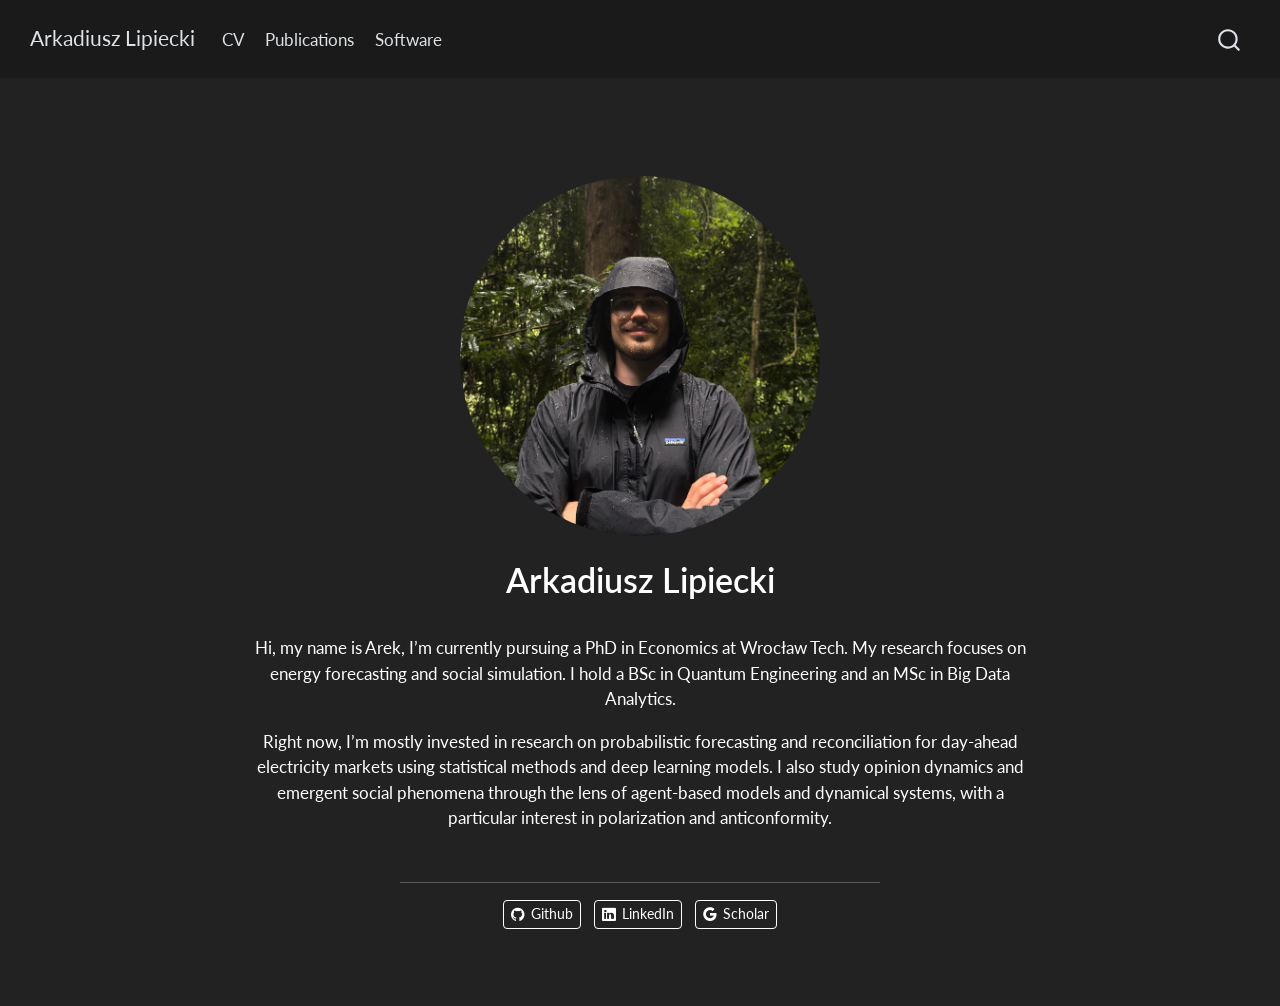
==== docs/index.html @ 0ebc8489 "render site to docs" ====
<!DOCTYPE html>
<html xmlns="http://www.w3.org/1999/xhtml" lang="en" xml:lang="en"><head>

<meta charset="utf-8">
<meta name="generator" content="quarto-1.9.27">

<meta name="viewport" content="width=device-width, initial-scale=1.0, user-scalable=yes">


<title>Arkadiusz Lipiecki</title>
<style>
/* Default styles provided by pandoc.
** See https://pandoc.org/MANUAL.html#variables-for-html for config info.
*/
code{white-space: pre-wrap;}
span.smallcaps{font-variant: small-caps;}
div.columns{display: flex; gap: min(4vw, 1.5em);}
div.column{flex: auto; overflow-x: auto;}
div.hanging-indent{margin-left: 1.5em; text-indent: -1.5em;}
ul.task-list{list-style: none;}
ul.task-list li input[type="checkbox"] {
  width: 0.8em;
  margin: 0 0.8em 0.2em -1em; /* quarto-specific, see https://github.com/quarto-dev/quarto-cli/issues/4556 */ 
  vertical-align: middle;
}
</style>


<script src="site_libs/quarto-nav/quarto-nav.js"></script>
<script src="site_libs/quarto-nav/headroom.min.js"></script>
<script src="site_libs/clipboard/clipboard.min.js"></script>
<script src="site_libs/quarto-search/autocomplete.umd.js"></script>
<script src="site_libs/quarto-search/fuse.min.js"></script>
<script src="site_libs/quarto-search/quarto-search.js"></script>
<meta name="quarto:offset" content="./">
<script src="site_libs/quarto-html/quarto.js" type="module"></script>
<script src="site_libs/quarto-html/tabsets/tabsets.js" type="module"></script>
<script src="site_libs/quarto-html/popper.min.js"></script>
<script src="site_libs/quarto-html/tippy.umd.min.js"></script>
<link href="site_libs/quarto-html/tippy.css" rel="stylesheet">
<link href="site_libs/quarto-html/quarto-syntax-highlighting-dark-60eb8141d3f50090c0f52d36a83ed331.css" rel="stylesheet" id="quarto-text-highlighting-styles">
<script src="site_libs/bootstrap/bootstrap.min.js"></script>
<link href="site_libs/bootstrap/bootstrap-icons.css" rel="stylesheet">
<link href="site_libs/bootstrap/bootstrap-521c2b52478dbc991c417a4576b4b41e.min.css" rel="stylesheet" append-hash="true" id="quarto-bootstrap" data-mode="dark">
<script id="quarto-search-options" type="application/json">{
  "location": "navbar",
  "copy-button": false,
  "collapse-after": 3,
  "panel-placement": "end",
  "type": "overlay",
  "limit": 50,
  "keyboard-shortcut": [
    "f",
    "/",
    "s"
  ],
  "show-item-context": false,
  "language": {
    "search-no-results-text": "No results",
    "search-matching-documents-text": "matching documents",
    "search-copy-link-title": "Copy link to search",
    "search-hide-matches-text": "Hide additional matches",
    "search-more-match-text": "more match in this document",
    "search-more-matches-text": "more matches in this document",
    "search-clear-button-title": "Clear",
    "search-text-placeholder": "",
    "search-detached-cancel-button-title": "Cancel",
    "search-submit-button-title": "Submit",
    "search-label": "Search"
  }
}</script>


<link rel="stylesheet" href="styles.css">
</head>

<body class="nav-fixed fullcontent quarto-light">

<div id="quarto-search-results"></div>
  <header id="quarto-header" class="headroom fixed-top">
    <nav class="navbar navbar-expand-lg " data-bs-theme="dark">
      <div class="navbar-container container-fluid">
      <div class="navbar-brand-container mx-auto">
    <a class="navbar-brand" href="./index.html">
    <span class="navbar-title">Arkadiusz Lipiecki</span>
    </a>
  </div>
            <div id="quarto-search" class="" title="Search"></div>
          <button class="navbar-toggler" type="button" data-bs-toggle="collapse" data-bs-target="#navbarCollapse" aria-controls="navbarCollapse" role="menu" aria-expanded="false" aria-label="Toggle navigation" onclick="if (window.quartoToggleHeadroom) { window.quartoToggleHeadroom(); }">
  <span class="navbar-toggler-icon"></span>
</button>
          <div class="collapse navbar-collapse" id="navbarCollapse">
            <ul class="navbar-nav navbar-nav-scroll me-auto">
  <li class="nav-item">
    <a class="nav-link" href="./cv.html"> 
<span class="menu-text">CV</span></a>
  </li>  
  <li class="nav-item">
    <a class="nav-link" href="./pubs.html"> 
<span class="menu-text">Publications</span></a>
  </li>  
  <li class="nav-item">
    <a class="nav-link" href="./software.html"> 
<span class="menu-text">Software</span></a>
  </li>  
</ul>
          </div> <!-- /navcollapse -->
            <div class="quarto-navbar-tools">
</div>
      </div> <!-- /container-fluid -->
    </nav>
</header>
<!-- content -->
<div id="quarto-content" class="quarto-container page-columns page-rows-contents page-layout-article page-navbar">
<!-- sidebar -->
<!-- margin-sidebar -->
    
<!-- main -->
<div class="quarto-about-jolla">
  <img src="content/me.jpg" class="about-image
  round " style="height: 360px; width: 360px;">
 <header id="title-block-header" class="quarto-title-block default">
<div class="quarto-title">
<h1 class="title">Arkadiusz Lipiecki</h1>
</div>
<div class="quarto-title-meta">
  </div>
</header><main class="content" id="quarto-document-content">
<p>Hi, my name is Arek, I’m currently pursuing a PhD in Economics at Wrocław Tech. My research focuses on energy forecasting and social simulation. I hold a BSc in Quantum Engineering and an MSc in Big Data Analytics.</p>
<p>Right now, I’m mostly invested in research on probabilistic forecasting and reconciliation for day-ahead electricity markets using statistical methods and deep learning models. I also study opinion dynamics and emergent social phenomena through the lens of agent-based models and dynamical systems, with a particular interest in polarization and anticonformity.</p>


</main> 
  <hr class="about-sep">
   <div class="about-links">
  <a href="https://github.com/lipiecki" class="about-link" rel="" target="">
    <i class="bi bi-github"></i>
     <span class="about-link-text">Github</span>
  </a>
  <a href="https://linkedin.com/in/arkadiusz-lipiecki" class="about-link" rel="" target="">
    <i class="bi bi-linkedin"></i>
     <span class="about-link-text">LinkedIn</span>
  </a>
  <a href="https://scholar.google.com/citations?user=jI1fr2IAAAAJ&amp;hl=en" class="about-link" rel="" target="">
    <i class="bi bi-google"></i>
     <span class="about-link-text">Scholar</span>
  </a>
</div>
</div>
 <!-- /main -->
<script id="quarto-html-after-body" type="application/javascript">
  window.document.addEventListener("DOMContentLoaded", function (event) {
    const isCodeAnnotation = (el) => {
      for (const clz of el.classList) {
        if (clz.startsWith('code-annotation-')) {                     
          return true;
        }
      }
      return false;
    }
    const onCopySuccess = function(e) {
      // button target
      const button = e.trigger;
      // don't keep focus
      button.blur();
      // flash "checked"
      button.classList.add('code-copy-button-checked');
      var currentTitle = button.getAttribute("title");
      button.setAttribute("title", "Copied!");
      let tooltip;
      if (window.bootstrap) {
        button.setAttribute("data-bs-toggle", "tooltip");
        button.setAttribute("data-bs-placement", "left");
        button.setAttribute("data-bs-title", "Copied!");
        tooltip = new bootstrap.Tooltip(button, 
          { trigger: "manual", 
            customClass: "code-copy-button-tooltip",
            offset: [0, -8]});
        tooltip.show();    
      }
      setTimeout(function() {
        if (tooltip) {
          tooltip.hide();
          button.removeAttribute("data-bs-title");
          button.removeAttribute("data-bs-toggle");
          button.removeAttribute("data-bs-placement");
        }
        button.setAttribute("title", currentTitle);
        button.classList.remove('code-copy-button-checked');
      }, 1000);
      // clear code selection
      e.clearSelection();
    }
    const getTextToCopy = function(trigger) {
      const outerScaffold = trigger.parentElement.cloneNode(true);
      const codeEl = outerScaffold.querySelector('code');
      for (const childEl of codeEl.children) {
        if (isCodeAnnotation(childEl)) {
          childEl.remove();
        }
      }
      return codeEl.innerText;
    }
    const clipboard = new window.ClipboardJS('.code-copy-button:not([data-in-quarto-modal])', {
      text: getTextToCopy
    });
    clipboard.on('success', onCopySuccess);
    if (window.document.getElementById('quarto-embedded-source-code-modal')) {
      const clipboardModal = new window.ClipboardJS('.code-copy-button[data-in-quarto-modal]', {
        text: getTextToCopy,
        container: window.document.getElementById('quarto-embedded-source-code-modal')
      });
      clipboardModal.on('success', onCopySuccess);
    }
      var localhostRegex = new RegExp(/^(?:http|https):\/\/localhost\:?[0-9]*\//);
      var mailtoRegex = new RegExp(/^mailto:/);
        var filterRegex = new RegExp('/' + window.location.host + '/');
      var isInternal = (href) => {
          return filterRegex.test(href) || localhostRegex.test(href) || mailtoRegex.test(href);
      }
      // Inspect non-navigation links and adorn them if external
     var links = window.document.querySelectorAll('a[href]:not(.nav-link):not(.navbar-brand):not(.toc-action):not(.sidebar-link):not(.sidebar-item-toggle):not(.pagination-link):not(.no-external):not([aria-hidden]):not(.dropdown-item):not(.quarto-navigation-tool):not(.about-link)');
      for (var i=0; i<links.length; i++) {
        const link = links[i];
        if (!isInternal(link.href)) {
          // undo the damage that might have been done by quarto-nav.js in the case of
          // links that we want to consider external
          if (link.dataset.originalHref !== undefined) {
            link.href = link.dataset.originalHref;
          }
        }
      }
    function tippyHover(el, contentFn, onTriggerFn, onUntriggerFn) {
      const config = {
        allowHTML: true,
        maxWidth: 500,
        delay: 100,
        arrow: false,
        appendTo: function(el) {
            return el.parentElement;
        },
        interactive: true,
        interactiveBorder: 10,
        theme: 'quarto',
        placement: 'bottom-start',
      };
      if (contentFn) {
        config.content = contentFn;
      }
      if (onTriggerFn) {
        config.onTrigger = onTriggerFn;
      }
      if (onUntriggerFn) {
        config.onUntrigger = onUntriggerFn;
      }
      window.tippy(el, config); 
    }
    const noterefs = window.document.querySelectorAll('a[role="doc-noteref"]');
    for (var i=0; i<noterefs.length; i++) {
      const ref = noterefs[i];
      tippyHover(ref, function() {
        // use id or data attribute instead here
        let href = ref.getAttribute('data-footnote-href') || ref.getAttribute('href');
        try { href = new URL(href).hash; } catch {}
        const id = href.replace(/^#\/?/, "");
        const note = window.document.getElementById(id);
        if (note) {
          return note.innerHTML;
        } else {
          return "";
        }
      });
    }
    const xrefs = window.document.querySelectorAll('a.quarto-xref');
    const processXRef = (id, note) => {
      // Strip column container classes
      const stripColumnClz = (el) => {
        el.classList.remove("page-full", "page-columns");
        if (el.children) {
          for (const child of el.children) {
            stripColumnClz(child);
          }
        }
      }
      stripColumnClz(note)
      if (id === null || id.startsWith('sec-')) {
        // Special case sections, only their first couple elements
        const container = document.createElement("div");
        if (note.children && note.children.length > 2) {
          container.appendChild(note.children[0].cloneNode(true));
          for (let i = 1; i < note.children.length; i++) {
            const child = note.children[i];
            if (child.tagName === "P" && child.innerText === "") {
              continue;
            } else {
              container.appendChild(child.cloneNode(true));
              break;
            }
          }
          if (window.Quarto?.typesetMath) {
            window.Quarto.typesetMath(container);
          }
          return container.innerHTML
        } else {
          if (window.Quarto?.typesetMath) {
            window.Quarto.typesetMath(note);
          }
          return note.innerHTML;
        }
      } else {
        // Remove any anchor links if they are present
        const anchorLink = note.querySelector('a.anchorjs-link');
        if (anchorLink) {
          anchorLink.remove();
        }
        if (window.Quarto?.typesetMath) {
          window.Quarto.typesetMath(note);
        }
        if (note.classList.contains("callout")) {
          return note.outerHTML;
        } else {
          return note.innerHTML;
        }
      }
    }
    for (var i=0; i<xrefs.length; i++) {
      const xref = xrefs[i];
      tippyHover(xref, undefined, function(instance) {
        instance.disable();
        let url = xref.getAttribute('href');
        let hash = undefined; 
        if (url.startsWith('#')) {
          hash = url;
        } else {
          try { hash = new URL(url).hash; } catch {}
        }
        if (hash) {
          const id = hash.replace(/^#\/?/, "");
          const note = window.document.getElementById(id);
          if (note !== null) {
            try {
              const html = processXRef(id, note.cloneNode(true));
              instance.setContent(html);
            } finally {
              instance.enable();
              instance.show();
            }
          } else {
            // See if we can fetch this
            fetch(url.split('#')[0])
            .then(res => res.text())
            .then(html => {
              const parser = new DOMParser();
              const htmlDoc = parser.parseFromString(html, "text/html");
              const note = htmlDoc.getElementById(id);
              if (note !== null) {
                const html = processXRef(id, note);
                instance.setContent(html);
              } 
            }).finally(() => {
              instance.enable();
              instance.show();
            });
          }
        } else {
          // See if we can fetch a full url (with no hash to target)
          // This is a special case and we should probably do some content thinning / targeting
          fetch(url)
          .then(res => res.text())
          .then(html => {
            const parser = new DOMParser();
            const htmlDoc = parser.parseFromString(html, "text/html");
            const note = htmlDoc.querySelector('main.content');
            if (note !== null) {
              // This should only happen for chapter cross references
              // (since there is no id in the URL)
              // remove the first header
              if (note.children.length > 0 && note.children[0].tagName === "HEADER") {
                note.children[0].remove();
              }
              const html = processXRef(null, note);
              instance.setContent(html);
            } 
          }).finally(() => {
            instance.enable();
            instance.show();
          });
        }
      }, function(instance) {
      });
    }
        let selectedAnnoteEl;
        const selectorForAnnotation = ( cell, annotation) => {
          let cellAttr = 'data-code-cell="' + cell + '"';
          let lineAttr = 'data-code-annotation="' +  annotation + '"';
          const selector = 'span[' + cellAttr + '][' + lineAttr + ']';
          return selector;
        }
        const selectCodeLines = (annoteEl) => {
          const doc = window.document;
          const targetCell = annoteEl.getAttribute("data-target-cell");
          const targetAnnotation = annoteEl.getAttribute("data-target-annotation");
          const annoteSpan = window.document.querySelector(selectorForAnnotation(targetCell, targetAnnotation));
          const lines = annoteSpan.getAttribute("data-code-lines").split(",");
          const lineIds = lines.map((line) => {
            return targetCell + "-" + line;
          })
          let top = null;
          let height = null;
          let parent = null;
          if (lineIds.length > 0) {
              //compute the position of the single el (top and bottom and make a div)
              const el = window.document.getElementById(lineIds[0]);
              top = el.offsetTop;
              height = el.offsetHeight;
              parent = el.parentElement.parentElement;
            if (lineIds.length > 1) {
              const lastEl = window.document.getElementById(lineIds[lineIds.length - 1]);
              const bottom = lastEl.offsetTop + lastEl.offsetHeight;
              height = bottom - top;
            }
            if (top !== null && height !== null && parent !== null) {
              // cook up a div (if necessary) and position it 
              let div = window.document.getElementById("code-annotation-line-highlight");
              if (div === null) {
                div = window.document.createElement("div");
                div.setAttribute("id", "code-annotation-line-highlight");
                div.style.position = 'absolute';
                parent.appendChild(div);
              }
              div.style.top = top - 2 + "px";
              div.style.height = height + 4 + "px";
              div.style.left = 0;
              let gutterDiv = window.document.getElementById("code-annotation-line-highlight-gutter");
              if (gutterDiv === null) {
                gutterDiv = window.document.createElement("div");
                gutterDiv.setAttribute("id", "code-annotation-line-highlight-gutter");
                gutterDiv.style.position = 'absolute';
                const codeCell = window.document.getElementById(targetCell);
                const gutter = codeCell.querySelector('.code-annotation-gutter');
                gutter.appendChild(gutterDiv);
              }
              gutterDiv.style.top = top - 2 + "px";
              gutterDiv.style.height = height + 4 + "px";
            }
            selectedAnnoteEl = annoteEl;
          }
        };
        const unselectCodeLines = () => {
          const elementsIds = ["code-annotation-line-highlight", "code-annotation-line-highlight-gutter"];
          elementsIds.forEach((elId) => {
            const div = window.document.getElementById(elId);
            if (div) {
              div.remove();
            }
          });
          selectedAnnoteEl = undefined;
        };
          // Handle positioning of the toggle
      window.addEventListener(
        "resize",
        throttle(() => {
          elRect = undefined;
          if (selectedAnnoteEl) {
            selectCodeLines(selectedAnnoteEl);
          }
        }, 10)
      );
      function throttle(fn, ms) {
      let throttle = false;
      let timer;
        return (...args) => {
          if(!throttle) { // first call gets through
              fn.apply(this, args);
              throttle = true;
          } else { // all the others get throttled
              if(timer) clearTimeout(timer); // cancel #2
              timer = setTimeout(() => {
                fn.apply(this, args);
                timer = throttle = false;
              }, ms);
          }
        };
      }
        // Attach click handler to the DT
        const annoteDls = window.document.querySelectorAll('dt[data-target-cell]');
        for (const annoteDlNode of annoteDls) {
          annoteDlNode.addEventListener('click', (event) => {
            const clickedEl = event.target;
            if (clickedEl !== selectedAnnoteEl) {
              unselectCodeLines();
              const activeEl = window.document.querySelector('dt[data-target-cell].code-annotation-active');
              if (activeEl) {
                activeEl.classList.remove('code-annotation-active');
              }
              selectCodeLines(clickedEl);
              clickedEl.classList.add('code-annotation-active');
            } else {
              // Unselect the line
              unselectCodeLines();
              clickedEl.classList.remove('code-annotation-active');
            }
          });
        }
    const findCites = (el) => {
      const parentEl = el.parentElement;
      if (parentEl) {
        const cites = parentEl.dataset.cites;
        if (cites) {
          return {
            el,
            cites: cites.split(' ')
          };
        } else {
          return findCites(el.parentElement)
        }
      } else {
        return undefined;
      }
    };
    var bibliorefs = window.document.querySelectorAll('a[role="doc-biblioref"]');
    for (var i=0; i<bibliorefs.length; i++) {
      const ref = bibliorefs[i];
      const citeInfo = findCites(ref);
      if (citeInfo) {
        tippyHover(citeInfo.el, function() {
          var popup = window.document.createElement('div');
          citeInfo.cites.forEach(function(cite) {
            var citeDiv = window.document.createElement('div');
            citeDiv.classList.add('hanging-indent');
            citeDiv.classList.add('csl-entry');
            var biblioDiv = window.document.getElementById('ref-' + cite);
            if (biblioDiv) {
              citeDiv.innerHTML = biblioDiv.innerHTML;
            }
            popup.appendChild(citeDiv);
          });
          return popup.innerHTML;
        });
      }
    }
  });
  </script>
</div> <!-- /content -->




</body></html>
---- docs/site_libs/quarto-html/tippy.css ----
.tippy-box[data-animation=fade][data-state=hidden]{opacity:0}[data-tippy-root]{max-width:calc(100vw - 10px)}.tippy-box{position:relative;background-color:#333;color:#fff;border-radius:4px;font-size:14px;line-height:1.4;white-space:normal;outline:0;transition-property:transform,visibility,opacity}.tippy-box[data-placement^=top]>.tippy-arrow{bottom:0}.tippy-box[data-placement^=top]>.tippy-arrow:before{bottom:-7px;left:0;border-width:8px 8px 0;border-top-color:initial;transform-origin:center top}.tippy-box[data-placement^=bottom]>.tippy-arrow{top:0}.tippy-box[data-placement^=bottom]>.tippy-arrow:before{top:-7px;left:0;border-width:0 8px 8px;border-bottom-color:initial;transform-origin:center bottom}.tippy-box[data-placement^=left]>.tippy-arrow{right:0}.tippy-box[data-placement^=left]>.tippy-arrow:before{border-width:8px 0 8px 8px;border-left-color:initial;right:-7px;transform-origin:center left}.tippy-box[data-placement^=right]>.tippy-arrow{left:0}.tippy-box[data-placement^=right]>.tippy-arrow:before{left:-7px;border-width:8px 8px 8px 0;border-right-color:initial;transform-origin:center right}.tippy-box[data-inertia][data-state=visible]{transition-timing-function:cubic-bezier(.54,1.5,.38,1.11)}.tippy-arrow{width:16px;height:16px;color:#333}.tippy-arrow:before{content:"";position:absolute;border-color:transparent;border-style:solid}.tippy-content{position:relative;padding:5px 9px;z-index:1}
---- docs/site_libs/quarto-html/quarto-syntax-highlighting-dark-60eb8141d3f50090c0f52d36a83ed331.css ----
/* quarto syntax highlight colors */
:root {
  --quarto-hl-al-color: #f07178;
  --quarto-hl-an-color: #d4d0ab;
  --quarto-hl-at-color: #00e0e0;
  --quarto-hl-bn-color: #d4d0ab;
  --quarto-hl-bu-color: #abe338;
  --quarto-hl-ch-color: #abe338;
  --quarto-hl-co-color: #f8f8f2;
  --quarto-hl-cv-color: #ffd700;
  --quarto-hl-cn-color: #ffd700;
  --quarto-hl-cf-color: #ffa07a;
  --quarto-hl-dt-color: #ffa07a;
  --quarto-hl-dv-color: #d4d0ab;
  --quarto-hl-do-color: #f8f8f2;
  --quarto-hl-er-color: #f07178;
  --quarto-hl-ex-color: #00e0e0;
  --quarto-hl-fl-color: #d4d0ab;
  --quarto-hl-fu-color: #ffa07a;
  --quarto-hl-im-color: #abe338;
  --quarto-hl-in-color: #d4d0ab;
  --quarto-hl-kw-color: #ffa07a;
  --quarto-hl-op-color: #ffa07a;
  --quarto-hl-ot-color: #00e0e0;
  --quarto-hl-pp-color: #dcc6e0;
  --quarto-hl-re-color: #00e0e0;
  --quarto-hl-sc-color: #abe338;
  --quarto-hl-ss-color: #abe338;
  --quarto-hl-st-color: #abe338;
  --quarto-hl-va-color: #00e0e0;
  --quarto-hl-vs-color: #abe338;
  --quarto-hl-wa-color: #dcc6e0;
}

/* other quarto variables */
:root {
  --quarto-font-monospace: SFMono-Regular, Menlo, Monaco, Consolas, "Liberation Mono", "Courier New", monospace;
}

/* syntax highlight based on Pandoc's rules */
pre > code.sourceCode > span {
  color: #f8f8f2;
}

code.sourceCode > span {
  color: #f8f8f2;
}

div.sourceCode,
div.sourceCode pre.sourceCode {
  color: #f8f8f2;
}

/* Normal */
code span {
  color: #f8f8f2;
}

/* Alert */
code span.al {
  color: #f07178;
}

/* Annotation */
code span.an {
  color: #d4d0ab;
}

/* Attribute */
code span.at {
  color: #00e0e0;
}

/* BaseN */
code span.bn {
  color: #d4d0ab;
}

/* BuiltIn */
code span.bu {
  color: #abe338;
}

/* ControlFlow */
code span.cf {
  font-weight: bold;
  color: #ffa07a;
}

/* Char */
code span.ch {
  color: #abe338;
}

/* Constant */
code span.cn {
  color: #ffd700;
}

/* Comment */
code span.co {
  font-style: italic;
  color: #f8f8f2;
}

/* CommentVar */
code span.cv {
  color: #ffd700;
}

/* Documentation */
code span.do {
  color: #f8f8f2;
}

/* DataType */
code span.dt {
  color: #ffa07a;
}

/* DecVal */
code span.dv {
  color: #d4d0ab;
}

/* Error */
code span.er {
  color: #f07178;
  text-decoration: underline;
}

/* Extension */
code span.ex {
  font-weight: bold;
  color: #00e0e0;
}

/* Float */
code span.fl {
  color: #d4d0ab;
}

/* Function */
code span.fu {
  color: #ffa07a;
}

/* Import */
code span.im {
  color: #abe338;
}

/* Information */
code span.in {
  color: #d4d0ab;
}

/* Keyword */
code span.kw {
  font-weight: bold;
  color: #ffa07a;
}

/* Operator */
code span.op {
  color: #ffa07a;
}

/* Other */
code span.ot {
  color: #00e0e0;
}

/* Preprocessor */
code span.pp {
  color: #dcc6e0;
}

/* RegionMarker */
code span.re {
  background-color: #f8f8f2;
  color: #00e0e0;
}

/* SpecialChar */
code span.sc {
  color: #abe338;
}

/* SpecialString */
code span.ss {
  color: #abe338;
}

/* String */
code span.st {
  color: #abe338;
}

/* Variable */
code span.va {
  color: #00e0e0;
}

/* VerbatimString */
code span.vs {
  color: #abe338;
}

/* Warning */
code span.wa {
  color: #dcc6e0;
}

.prevent-inlining {
  content: "</";
}

/*# sourceMappingURL=60089e63cd536036ee35413fae78be49.css.map */
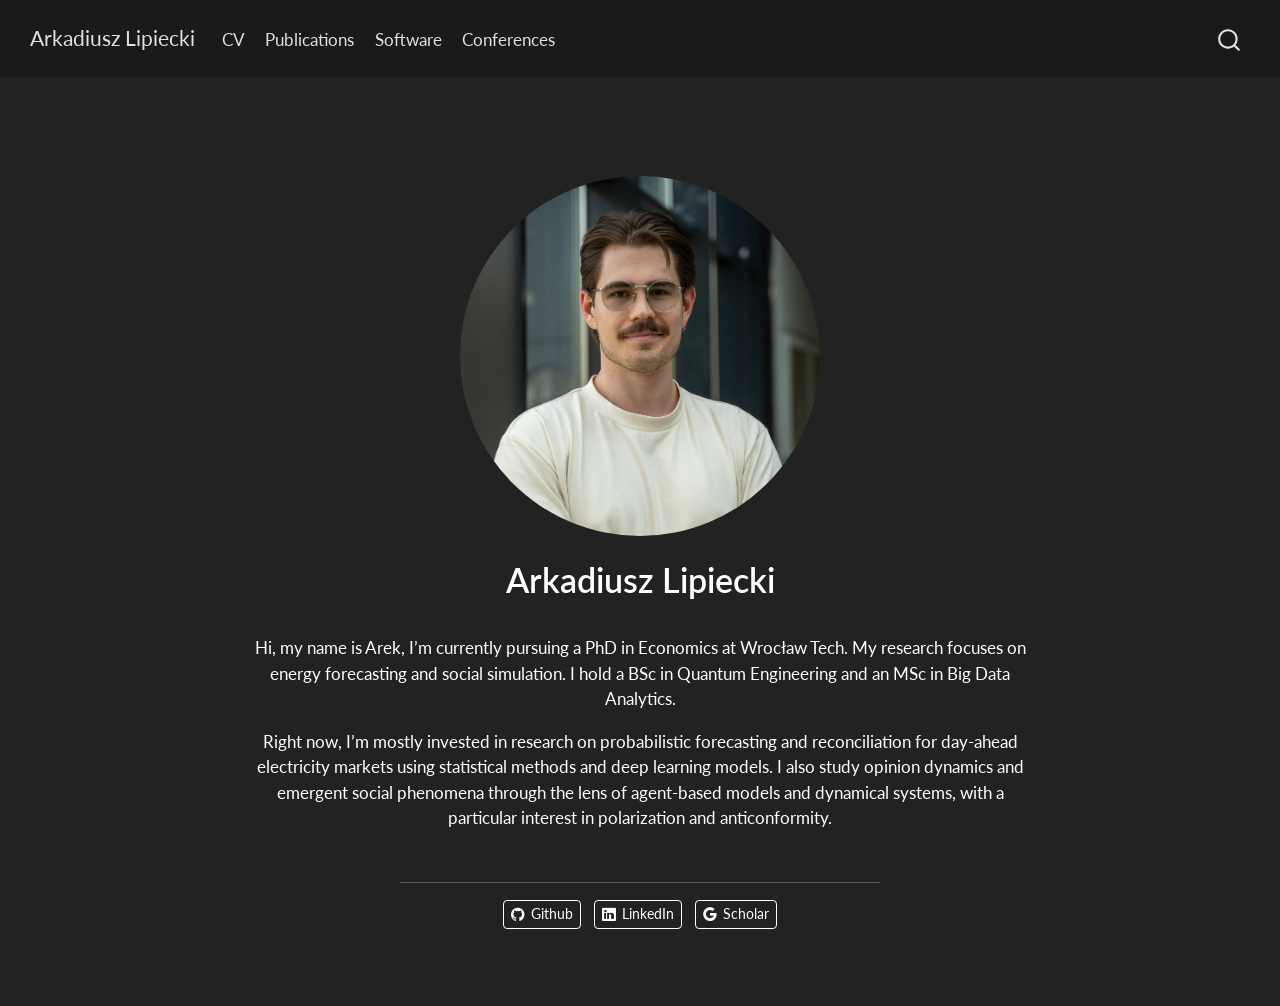
==== commit af128b60: "add conference posters" ====
--- a/docs/index.html
+++ b/docs/index.html
@@ -103,6 +103,10 @@
     <a class="nav-link" href="./software.html"> 
 <span class="menu-text">Software</span></a>
   </li>  
+  <li class="nav-item">
+    <a class="nav-link" href="./confs.html"> 
+<span class="menu-text">Conferences</span></a>
+  </li>  
 </ul>
           </div> <!-- /navcollapse -->
             <div class="quarto-navbar-tools">
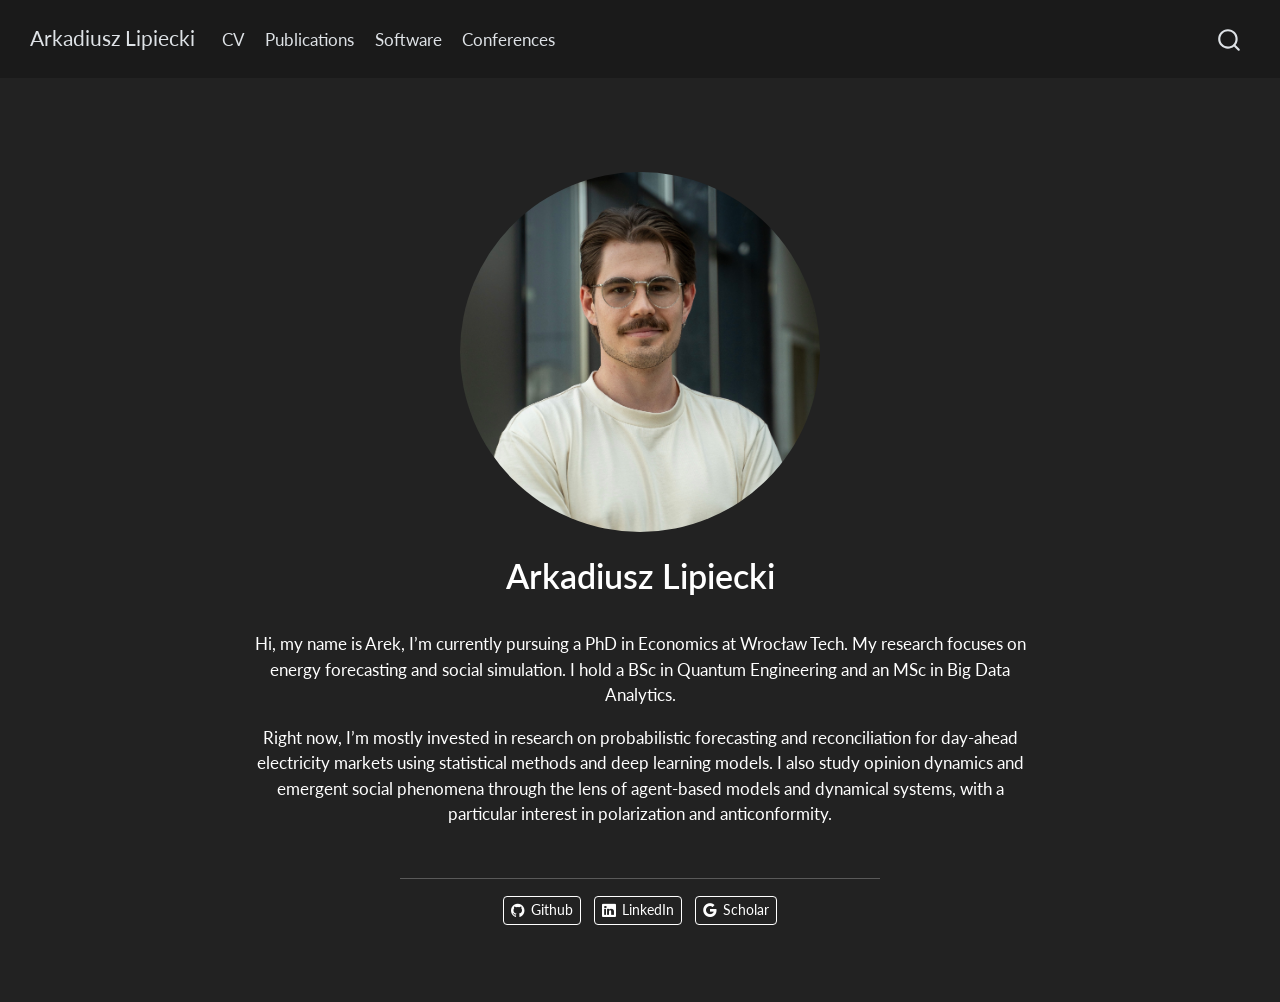
==== commit 7111a5ea: "change cv to html" ====
--- a/docs/index.html
+++ b/docs/index.html
@@ -2,7 +2,7 @@
 <html xmlns="http://www.w3.org/1999/xhtml" lang="en" xml:lang="en"><head>
 
 <meta charset="utf-8">
-<meta name="generator" content="quarto-1.9.27">
+<meta name="generator" content="quarto-1.10.18">
 
 <meta name="viewport" content="width=device-width, initial-scale=1.0, user-scalable=yes">
 
@@ -12,10 +12,13 @@
 /* Default styles provided by pandoc.
 ** See https://pandoc.org/MANUAL.html#variables-for-html for config info.
 */
-code{white-space: pre-wrap;}
 span.smallcaps{font-variant: small-caps;}
-div.columns{display: flex; gap: min(4vw, 1.5em);}
-div.column{flex: auto; overflow-x: auto;}
+div.columns{display: flex; gap: 1.5em;}
+div.column{flex: auto;}
+@media screen {
+div.columns{gap: min(4vw, 1.5em);}
+div.column{overflow-x: auto;}
+}
 div.hanging-indent{margin-left: 1.5em; text-indent: -1.5em;}
 ul.task-list{list-style: none;}
 ul.task-list li input[type="checkbox"] {
@@ -38,10 +41,10 @@
 <script src="site_libs/quarto-html/popper.min.js"></script>
 <script src="site_libs/quarto-html/tippy.umd.min.js"></script>
 <link href="site_libs/quarto-html/tippy.css" rel="stylesheet">
-<link href="site_libs/quarto-html/quarto-syntax-highlighting-dark-60eb8141d3f50090c0f52d36a83ed331.css" rel="stylesheet" id="quarto-text-highlighting-styles">
+<link href="site_libs/quarto-html/quarto-syntax-highlighting-dark-b85bc7c33db8c58e0ec93c3465666fed.css" rel="stylesheet" id="quarto-text-highlighting-styles">
 <script src="site_libs/bootstrap/bootstrap.min.js"></script>
 <link href="site_libs/bootstrap/bootstrap-icons.css" rel="stylesheet">
-<link href="site_libs/bootstrap/bootstrap-521c2b52478dbc991c417a4576b4b41e.min.css" rel="stylesheet" append-hash="true" id="quarto-bootstrap" data-mode="dark">
+<link href="site_libs/bootstrap/bootstrap-2cc51f2c9f0196e06c78b1da95ca0432.min.css" rel="stylesheet" append-hash="true" id="quarto-bootstrap" data-mode="dark">
 <script id="quarto-search-options" type="application/json">{
   "location": "navbar",
   "copy-button": false,
--- a/docs/site_libs/quarto-html/quarto-syntax-highlighting-dark-b85bc7c33db8c58e0ec93c3465666fed.css
+++ b/docs/site_libs/quarto-html/quarto-syntax-highlighting-dark-b85bc7c33db8c58e0ec93c3465666fed.css
@@ -0,0 +1,219 @@
+/* quarto syntax highlight colors */
+:root {
+  --quarto-hl-al-color: #f07178;
+  --quarto-hl-an-color: #d4d0ab;
+  --quarto-hl-at-color: #00e0e0;
+  --quarto-hl-bn-color: #d4d0ab;
+  --quarto-hl-bu-color: #abe338;
+  --quarto-hl-ch-color: #abe338;
+  --quarto-hl-co-color: #f8f8f2;
+  --quarto-hl-cv-color: #ffd700;
+  --quarto-hl-cn-color: #ffd700;
+  --quarto-hl-cf-color: #ffa07a;
+  --quarto-hl-dt-color: #ffa07a;
+  --quarto-hl-dv-color: #d4d0ab;
+  --quarto-hl-do-color: #f8f8f2;
+  --quarto-hl-er-color: #f07178;
+  --quarto-hl-ex-color: #00e0e0;
+  --quarto-hl-fl-color: #d4d0ab;
+  --quarto-hl-fu-color: #ffa07a;
+  --quarto-hl-im-color: #abe338;
+  --quarto-hl-in-color: #d4d0ab;
+  --quarto-hl-kw-color: #ffa07a;
+  --quarto-hl-op-color: #ffa07a;
+  --quarto-hl-ot-color: #00e0e0;
+  --quarto-hl-pp-color: #dcc6e0;
+  --quarto-hl-re-color: #00e0e0;
+  --quarto-hl-sc-color: #abe338;
+  --quarto-hl-ss-color: #abe338;
+  --quarto-hl-st-color: #abe338;
+  --quarto-hl-va-color: #00e0e0;
+  --quarto-hl-vs-color: #abe338;
+  --quarto-hl-wa-color: #dcc6e0;
+}
+
+/* other quarto variables */
+:root {
+  --quarto-font-monospace: SFMono-Regular, Menlo, Monaco, Consolas, "Liberation Mono", "Courier New", monospace;
+}
+
+/* syntax highlight based on Pandoc's rules */
+pre > code.sourceCode > span {
+  color: #f8f8f2;
+}
+
+code.sourceCode > span {
+  color: #f8f8f2;
+}
+
+div.sourceCode,
+div.sourceCode pre.sourceCode {
+  color: #f8f8f2;
+}
+
+/* Normal */
+code span {
+  color: #f8f8f2;
+}
+
+/* Alert */
+code span.al {
+  color: #f07178;
+}
+
+/* Annotation */
+code span.an {
+  color: #d4d0ab;
+}
+
+/* Attribute */
+code span.at {
+  color: #00e0e0;
+}
+
+/* BaseN */
+code span.bn {
+  color: #d4d0ab;
+}
+
+/* BuiltIn */
+code span.bu {
+  color: #abe338;
+}
+
+/* ControlFlow */
+code span.cf {
+  font-weight: bold;
+  color: #ffa07a;
+}
+
+/* Char */
+code span.ch {
+  color: #abe338;
+}
+
+/* Constant */
+code span.cn {
+  color: #ffd700;
+}
+
+/* Comment */
+code span.co {
+  font-style: italic;
+  color: #f8f8f2;
+}
+
+/* CommentVar */
+code span.cv {
+  color: #ffd700;
+}
+
+/* Documentation */
+code span.do {
+  color: #f8f8f2;
+}
+
+/* DataType */
+code span.dt {
+  color: #ffa07a;
+}
+
+/* DecVal */
+code span.dv {
+  color: #d4d0ab;
+}
+
+/* Error */
+code span.er {
+  color: #f07178;
+  text-decoration: underline;
+}
+
+/* Extension */
+code span.ex {
+  font-weight: bold;
+  color: #00e0e0;
+}
+
+/* Float */
+code span.fl {
+  color: #d4d0ab;
+}
+
+/* Function */
+code span.fu {
+  color: #ffa07a;
+}
+
+/* Import */
+code span.im {
+  color: #abe338;
+}
+
+/* Information */
+code span.in {
+  color: #d4d0ab;
+}
+
+/* Keyword */
+code span.kw {
+  font-weight: bold;
+  color: #ffa07a;
+}
+
+/* Operator */
+code span.op {
+  color: #ffa07a;
+}
+
+/* Other */
+code span.ot {
+  color: #00e0e0;
+}
+
+/* Preprocessor */
+code span.pp {
+  color: #dcc6e0;
+}
+
+/* RegionMarker */
+code span.re {
+  background-color: #f8f8f2;
+  color: #00e0e0;
+}
+
+/* SpecialChar */
+code span.sc {
+  color: #abe338;
+}
+
+/* SpecialString */
+code span.ss {
+  color: #abe338;
+}
+
+/* String */
+code span.st {
+  color: #abe338;
+}
+
+/* Variable */
+code span.va {
+  color: #00e0e0;
+}
+
+/* VerbatimString */
+code span.vs {
+  color: #abe338;
+}
+
+/* Warning */
+code span.wa {
+  color: #dcc6e0;
+}
+
+.prevent-inlining {
+  content: "</";
+}
+
+/*# sourceMappingURL=4ed8f1090dec6531da29ab00902aa718.css.map */
--- a/docs/styles.css
+++ b/docs/styles.css
@@ -0,0 +1,16 @@
+.pdf-container {
+  width: min(100%, 1200px);
+  margin-inline: auto;
+  padding: clamp(0.5rem, 2vw, 1.5rem);
+  box-sizing: border-box;
+}
+
+.pdf-frame {
+  display: block;
+  width: 100%;
+  aspect-ratio: 8.5 / 11;
+  height: auto;
+  min-height: 60vh;
+  border-radius: 0.5rem;
+  background: #fff;
+}
